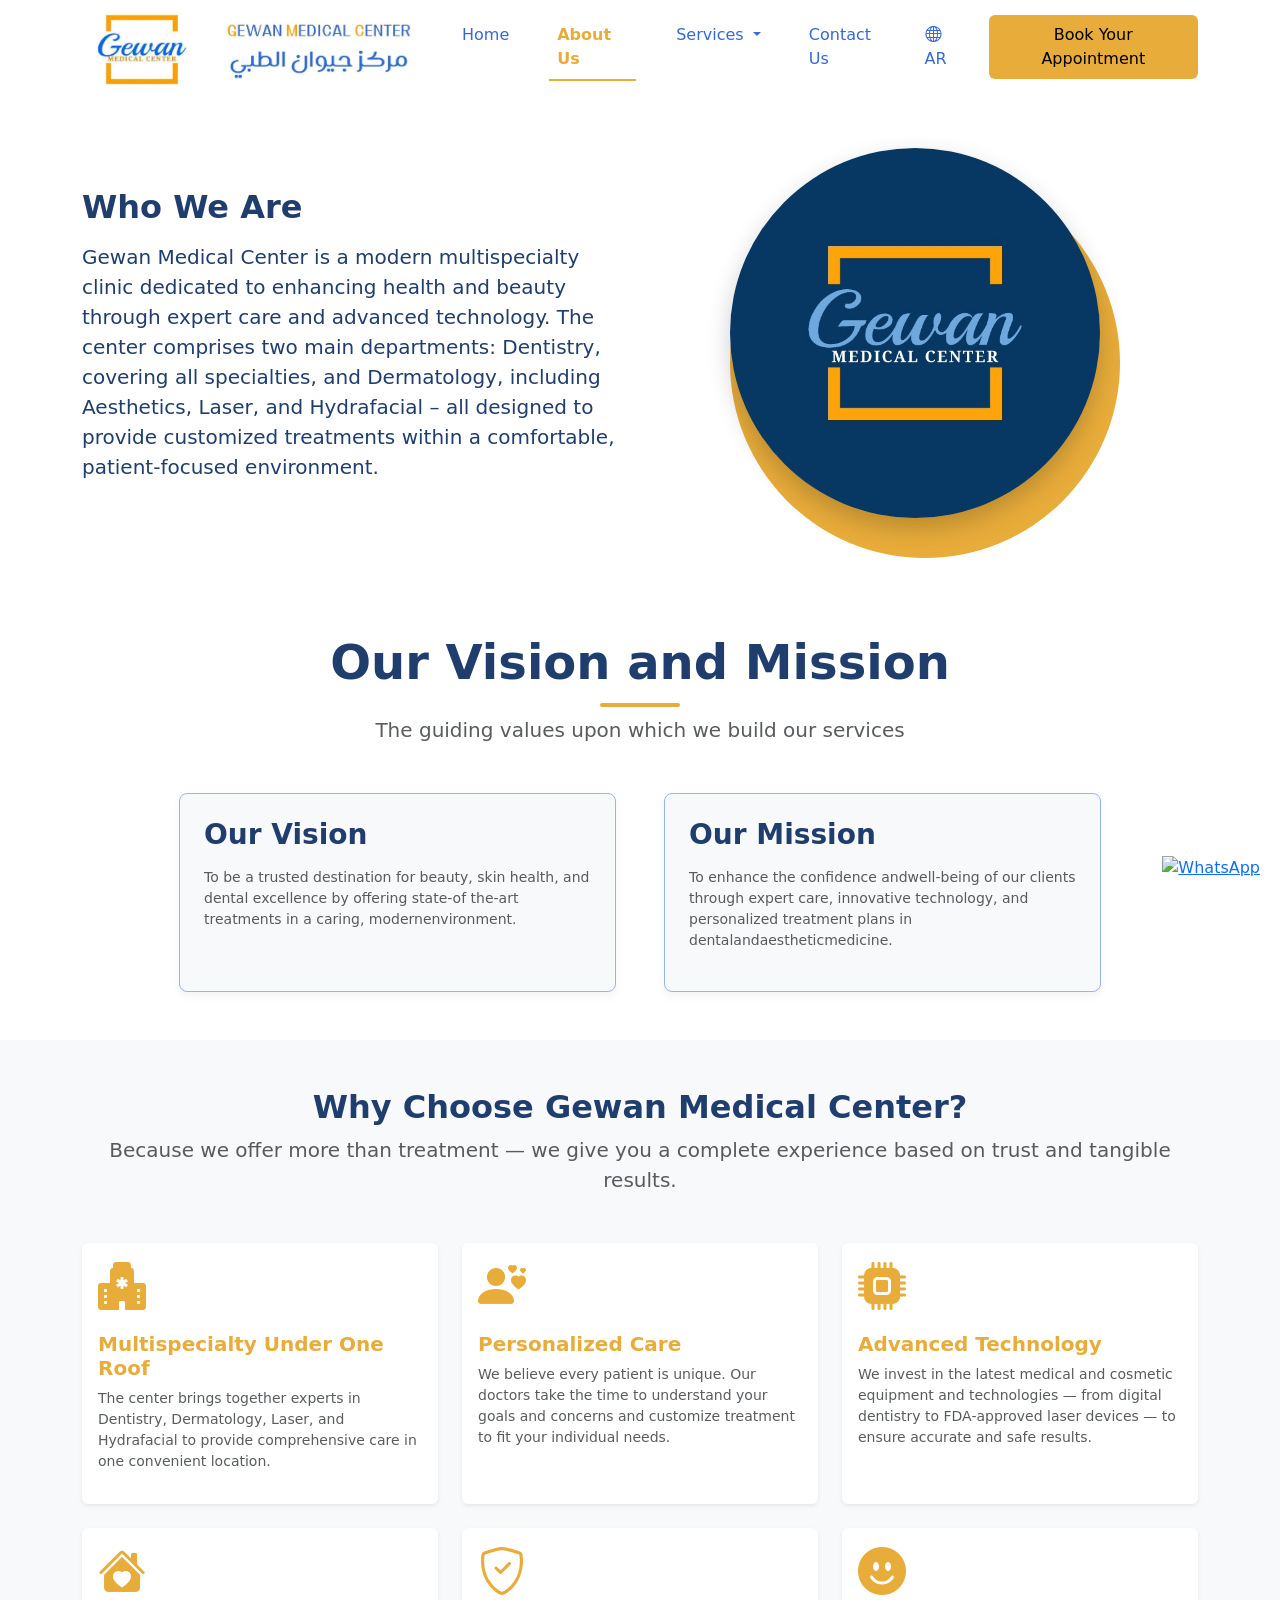
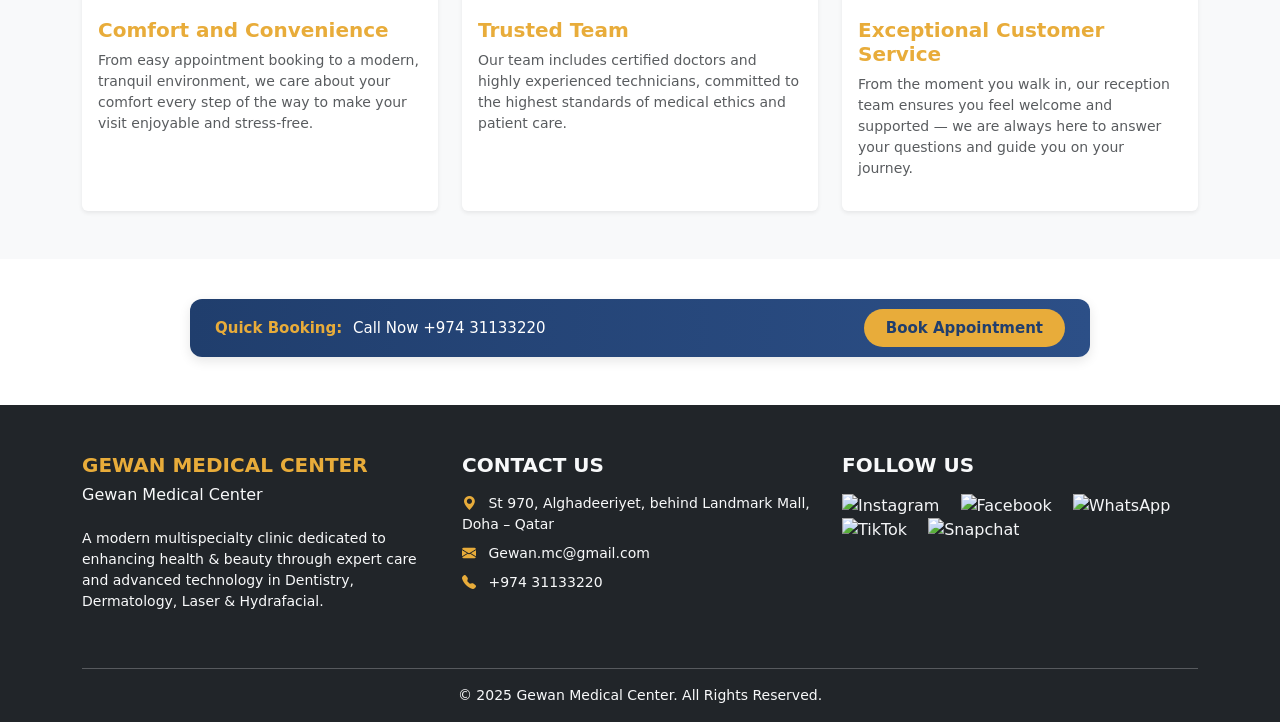
==== docs/about-en.html @ a1a54abe "Add files via upload" ====
<!DOCTYPE html>
<html lang="en" dir="ltr">
<head>
    <meta charset="UTF-8">
    <meta name="viewport" content="width=device-width, initial-scale=1.0">
    <title>Gewan Medical Center - About Us</title>
    <link rel="stylesheet" href="https://cdn.jsdelivr.net/npm/bootstrap-icons@1.11.3/font/bootstrap-icons.css">
    <link rel="stylesheet" href="https://cdnjs.cloudflare.com/ajax/libs/font-awesome/6.4.2/css/all.min.css"> 
    <link href="https://cdn.jsdelivr.net/npm/bootstrap@5.3.8/dist/css/bootstrap.min.css" rel="stylesheet" integrity="sha384-sRIl4kxILFvY47J16cr9ZwB07vP4J8+LH7qKQnuqkuIAvNWLzeN8tE5YBujZqJLB" crossorigin="anonymous">
    <link href="assets/style.css" rel="stylesheet">
    <script src="https://cdn.jsdelivr.net/npm/bootstrap@5.3.8/dist/js/bootstrap.bundle.min.js" integrity="sha384-FKyoEForCGlyvwx9Hj09JcYn3nv7wiPVlz7YYwJrWVcXK/BmnVDxM+D2scQbITxI" crossorigin="anonymous"></script>
</head>
<a href="https://wa.me/97431133220" 
    class="whatsapp-float" 
    target="_blank" 
    title="Contact us on WhatsApp">
    <img src="https://img.icons8.com/color/48/000000/whatsapp--v1.png" alt="WhatsApp">
</a>

<body>
    
<nav class="navbar navbar-expand-lg navbar-custom">
  <div class="container">
    
     <a class="navbar-brand p-0 m-0 me-3 " href="index-en.html">
      <img src="images/WhatsApp Image 2025-09-18 at 08.56.41_3c8cac1d.jpg" alt="" width="340" height="80" class="navbar-logo p-0 m-0">
    </a>
  
    <button class="navbar-toggler" type="button" data-bs-toggle="collapse" data-bs-target="#navbarNavDropdown" aria-controls="navbarNavDropdown" aria-expanded="false" aria-label="Toggle navigation">
      <span class="navbar-toggler-icon"></span>
    </button>
    <div class="collapse navbar-collapse" id="navbarNavDropdown">
      
      <ul class="navbar-nav w-100 justify-content-end"> 
        
        <li class="nav-item mx-3">
          <a class="nav-link " aria-current="page" href="index-en.html">Home</a>
        </li>
        <li class="nav-item mx-3">
          <a class="nav-link active" href="about-en.html">About Us</a>
        </li>
        
        <li class="nav-item dropdown mx-3">
          <a class="nav-link dropdown-toggle" href="#" id="navbarDropdownMenuLink" role="button" data-bs-toggle="dropdown" aria-expanded="false">
             Services
          </a>
          <ul class="dropdown-menu" aria-labelledby="navbarDropdownMenuLink">
            <li><a class="dropdown-item" href="derma-en.html">Dermatology</a></li>
            <li><a class="dropdown-item" href="ortho-en.html">Dentistry</a></li>
          </ul>
        </li>
        
        <li class="nav-item mx-3">
          <a class="nav-link" href="contact-en.html">Contact Us</a>
        </li>
           <li class="nav-item  mx-2">
          <a class="nav-link" href="about.html"><i class="bi bi-globe"></i>AR</a>
        </li>
        <li class="nav-item ms-3 mb-2 mb-lg-0">
          <a class="btn btn-warning px-4 py-2 " href="https://wa.me/97431133220" style="background-color: #E8AC3A; border: none;">Book Your Appointment</a>
        </li>
      </ul>
    </div>
  </div>
</nav>


<div class="container position-relative py-5" dir="ltr"> <div class="row align-items-center">
    
    <div class="col-md-6 text-md-start text-center order-md-1 order-2">
      <h2 class="fw-bold mb-3" style="color:#203E6D;">Who We Are</h2>
      <p class="fs-5" style="color:#203E6D;">
        Gewan Medical Center is a modern multispecialty clinic dedicated to enhancing health and beauty 
        through expert care and advanced technology. The center comprises two main departments: Dentistry, 
        covering all specialties, and Dermatology, including Aesthetics, Laser, and Hydrafacial – all 
        designed to provide customized treatments within a comfortable, patient-focused environment.
      </p>
    </div>

    <div class="col-md-6 d-flex justify-content-center mt-0 mt-md-0 order-md-2 order-1">
      <div class="circle-wrapper">
        <div class="circle-bg"></div>
        <div class="circle-image-wrapper">
          <img src="images/WhatsApp Image 2025-09-12 at 21.24.28_0014aab7.jpg" 
                class="img-fluid" 
                alt="About Us Image">
        </div>
      </div>
    </div>

  </div>
</div>




<div class="wrap">
  
  <section id="vision" class="py-5 bg-white" aria-labelledby="vision-title">
    <div class="container">
        <div class="text-center mb-5">
            <h2 id="vision-title" class="display-5 fw-bold section-title">Our Vision and Mission</h2>
            <p class="lead text-muted">The guiding values upon which we build our services</p>
        </div>

        <div class="row justify-content-center g-5">
            
            <div class="col-md-6 col-lg-5">
                <div class="p-4 rounded-3 vision-mission-card text-center text-md-start"> 
                    <h3 class="fw-bold mb-3" style="color: #203E6D;">Our Vision</h3>
                    <p class="small text-muted"> To be a trusted destination for
 beauty, skin health, and dental
 excellence by offering state-of
the-art treatments in a caring,
 modernenvironment.</div>
            </div>

            <div class="col-md-6 col-lg-5">
                <div class="p-4 rounded-3 vision-mission-card text-center text-md-start"> 
                    <h3 class="fw-bold mb-3" style="color: #203E6D;">Our Mission</h3>
                    <p class="small text-muted"> To enhance the
 confidence andwell-being of our
 clients through expert care,
 innovative
 technology,
 and
 personalized treatment plans in
 dentalandaestheticmedicine.

</div>
            </div>
            
        </div>
    </div>
</section>

 <section id="why-choose" class="py-5 bg-light" aria-labelledby="why-title">
  <div class="container">
    <div class="text-center mb-5">
      <h2 id="why-title" class="fw-bold" style="color:#203E6D;">Why Choose Gewan Medical Center?</h2>
      <p class="lead text-muted">Because we offer more than treatment — we give you a complete experience based on trust and tangible results.</p>
    </div>

    <div class="row g-4">
      
      <div class="col-md-6 col-lg-4">
        <div class="card h-100 border-0 shadow-sm text-center text-md-start p-3"> <i class="bi bi-hospital-fill text-warning display-5 mb-3"></i>
          <h5 class="fw-bold" style="color:#E8AC3A;">Multispecialty Under One Roof</h5>
          <p class="small text-muted">
            The center brings together experts in Dentistry, Dermatology, Laser, and Hydrafacial to provide comprehensive care in one convenient location.
          </p>
        </div>
      </div>

      <div class="col-md-6 col-lg-4">
        <div class="card h-100 border-0 shadow-sm text-center text-md-start p-3"> <i class="bi bi-person-hearts text-warning display-5 mb-3"></i>
          <h5 class="fw-bold" style="color:#E8AC3A;">Personalized Care</h5>
          <p class="small text-muted">
            We believe every patient is unique. Our doctors take the time to understand your goals and concerns and customize treatment to fit your individual needs.
          </p>
        </div>
      </div>

      <div class="col-md-6 col-lg-4">
        <div class="card h-100 border-0 shadow-sm text-center text-md-start p-3"> <i class="bi bi-cpu-fill text-warning display-5 mb-3"></i>
          <h5 class="fw-bold" style="color:#E8AC3A;">Advanced Technology</h5>
          <p class="small text-muted">
            We invest in the latest medical and cosmetic equipment and technologies — from digital dentistry to FDA-approved laser devices — to ensure accurate and safe results.
          </p>
        </div>
      </div>

      <div class="col-md-6 col-lg-4">
        <div class="card h-100 border-0 shadow-sm text-center text-md-start p-3"> <i class="bi bi-house-heart-fill text-warning display-5 mb-3"></i>
          <h5 class="fw-bold" style="color:#E8AC3A;">Comfort and Convenience</h5>
          <p class="small text-muted">
            From easy appointment booking to a modern, tranquil environment, we care about your comfort every step of the way to make your visit enjoyable and stress-free.
          </p>
        </div>
      </div>

      <div class="col-md-6 col-lg-4">
        <div class="card h-100 border-0 shadow-sm text-center text-md-start p-3"> <i class="bi bi-shield-check text-warning display-5 mb-3"></i>
          <h5 class="fw-bold" style="color:#E8AC3A;">Trusted Team</h5>
          <p class="small text-muted">
            Our team includes certified doctors and highly experienced technicians, committed to the highest standards of medical ethics and patient care.
          </p>
        </div>
      </div>

      <div class="col-md-6 col-lg-4">
        <div class="card h-100 border-0 shadow-sm text-center text-md-start p-3"> <i class="bi bi-emoji-smile-fill text-warning display-5 mb-3"></i>
          <h5 class="fw-bold" style="color:#E8AC3A;">Exceptional Customer Service</h5>
          <p class="small text-muted">
            From the moment you walk in, our reception team ensures you feel welcome and supported — we are always here to answer your questions and guide you on your journey.
          </p>
        </div>
      </div>

    </div>
  </div>
</section>


<div class="cta-footer" role="region" aria-label="Quick Booking Button" >
  <div>
    <strong>Quick Booking:</strong> Call Now +974 31133220
  </div>
  <div>
    <a href="contact-en.html">Book Appointment</a>
  </div>
</div>
<footer class="footer bg-dark text-light pt-5 pb-3 mt-5">
  <div class="container">
    <div class="row">

      <div class="col-md-4 mb-4 text-start">
<h5 class="text-warning fw-bold">GEWAN MEDICAL CENTER</h5>
    <h6 class="mb-4">Gewan Medical Center</h6>         <p class="small">
          A modern multispecialty clinic dedicated to enhancing health & beauty 
          through expert care and advanced technology in Dentistry, Dermatology, 
          Laser & Hydrafacial.
        </p>
      </div>

      <div class="col-md-4 mb-4 text-start">
        <h5 class="text-uppercase fw-bold mb-3">Contact Us</h5>
        <p class="small mb-2"><i class="bi bi-geo-alt-fill text-warning me-2"></i> 
          St 970, Alghadeeriyet, behind Landmark Mall, Doha – Qatar
        </p>
        <p class="small mb-2"><i class="bi bi-envelope-fill text-warning me-2"></i>
          <a href="mailto:Gewan.mc@gmail.com" class="text-light">Gewan.mc@gmail.com</a>
        </p>
        <p class="small"><i class="bi bi-telephone-fill text-warning me-2"></i>
          <a href="tel:+97431133220" class="text-light">+974 31133220</a>
        </p>
      </div>

      <div class="col-md-4 mb-4 text-center text-md-start">
    <h5 class="text-uppercase fw-bold mb-3">Follow Us</h5>
    
    <a href="https://instagram.com/Gewan.mc" target="_blank" class="me-3">
        <img src="https://img.icons8.com/fluency/36/instagram-new.png" alt="Instagram">
    </a>
    
    <a href="https://facebook.com/Gewan.mc" target="_blank" class="me-3">
        <img src="https://img.icons8.com/fluency/36/facebook-new.png" alt="Facebook">
    </a>
    
    <a href="https://wa.me/97431133220" target="_blank" class="me-3">
        <img src="https://img.icons8.com/color/36/whatsapp--v1.png" alt="WhatsApp">
    </a>
    
    <a href="https://www.tiktok.com/@gewan.medical.cen" target="_blank" class="me-3">
        <img src="https://img.icons8.com/fluency/36/tiktok.png" alt="TikTok">
    </a>
    
    <a href="https://www.snapchat.com/@gewanmedicalcen" target="_blank" class="me-3">
        <img src="https://img.icons8.com/fluency/36/snapchat.png" alt="Snapchat">
    </a>
</div>
    </div>

    <hr class="bg-secondary">

    <div class="text-center small">
      <p class="mb-0">© 2025 Gewan Medical Center. All Rights Reserved.</p>
    </div>
  </div>
</footer>

</body>
</html>
---- docs/assets/style.css ----
html {
  scroll-behavior: smooth;
}
body {
    padding-top: 100px; 
}

.navbar-custom {
    position: fixed;
    top: 0;
    left: 0;
    width: 100%;
    z-index: 9999; 
    background-color: #fff;
}

.overlay {
    position: absolute;
    top: 0;
    left: 0;
    width: 100%;
    height: 100%;
    background-color: rgba(0, 0, 0, 0.4); 
    z-index: 1;
}

.carousel-caption {
    z-index: 2;
}

.c-item {
    height: 70vh; 
}

.c-img {
    height: 100%;
    object-fit: cover; /* لضمان تغطية الصورة للمساحة دون تشوه */
}

.carousel-caption h1 {
    padding-top: 70px;
    text-shadow: 2px 2px 4px rgba(0, 0, 0, 0.6); 
}
.navbar-custom .nav-link,
.navbar-custom .navbar-brand {
    color: #346ad6 !important ; 
    
    
}

.navbar-custom .dropdown-item{
    color: #315eb6;
}


.navbar-custom .nav-link:hover{
    color: #E8AC3A !important;
}

.navbar-custom .nav-link.active {
        border-bottom: 2px solid #E8AC3A; 
        margin-bottom: 0;
  color: #E8AC3A !important;
  font-weight: bold; 
}

.navbar-custom .dropdown-item:hover {
      background-color: #94B6EF;

}


.section-title {
    color: #203E6D; 
    
    position: relative; 
    padding-bottom: 10px; 
}

.section-title::after {
    content: '';
    display: block;
    width: 90px; 
    height: 3px; 
    background-color: #E8AC3A;
    
    position: absolute;
    bottom: 0;
    left: 50%;
    transform: translateX(-50%);
}

.btn-primary-custom {
    background-color: #E8AC3A;
    border-color: #E8AC3A;
    color: #fff;
}

.btn-primary-custom:hover {
    background-color: #c9932e;
    border-color: #c9932e;
}

.whatsapp-float {
  position: fixed;
  bottom: 20px;
  right: 20px;
  z-index: 999;
  cursor: pointer;
}

.c-item{
    height:490px;
   
}
.c-img{
    
     height: 100%;
    object-fit: cover;
    filter:brightness(0.6);
    
}
.services-cards-section .card i {
    font-size: 3rem; 
    color: #E8AC3A; 
    margin-bottom: 15px;
    transition: color 0.3s ease; 
}

.services-cards-section .card {
    transition: all 0.3s ease; 
    border: 1px solid #dee2e6; 
}

.services-cards-section .card:hover {
    background-color: #203E6D; 
    color: #fff; 
    cursor: pointer;
    transform: translateY(-5px); 
    box-shadow: 0 10px 20px rgba(0, 0, 0, 0.2); 
}

.services-cards-section .card:hover i {
    color: #fff; 
}

.services-cards-section .card:hover .card-title {
    color: #fff; 
}


.btn-primary-custom {
    background-color: #E8AC3A;
    border-color: #E8AC3A;
    color: #fff;
    transition: all 0.3s ease;
}


.services-cards-section .card:hover .btn-primary-custom {
    background-color: #203E6D; 

    color: #fff;
    border-color: #fff; /* يمكن تغيير الحدود إلى الأبيض */
}


.services-cards-section .card:hover .btn-primary-custom:hover {
    background-color: #142a4a; /* درجة أغمق قليلاً من الكحلي */
    color: #fff;
    border-color: #fff;
}


.doctors-section {
    background-color: #F4F5F7; /* لون الخلفية الفاتح */
}

.doctors-section .section-title {
    color: #203E6D; /* لون العنوان الكحلي */
    position: relative;
    padding-bottom: 15px;
    display: inline-block;
}


.doctors-section .section-title::after {
    content: '';
    display: block;
    width: 80px;
    height: 4px;
    background-color: #E8AC3A; /* اللون الذهبي للخط */
    position: absolute;
    bottom: 0;
    left: 50%;
    transform: translateX(-50%);
    border-radius: 2px;
}


.doctor-card {
    transition: transform 0.3s ease-in-out, box-shadow 0.3s ease-in-out;
    border: none !important;
}

.doctor-card:hover {
    transform: translateY(-10px); /* رفع البطاقة عند التحويم */
    box-shadow: 0 1rem 3rem rgba(0, 0, 0, 0.175) !important; /* ظل أقوى */
}


.doctor-img-container {
    overflow: hidden;
    position: relative;
}

.doctor-img {
    transition: transform 0.3s ease-in-out; /* حركة ناعمة للصورة */
    width: 100%;
    height: 340px; 
    object-fit: cover;
}

.doctor-card:hover .doctor-img {
    transform: scale(1.08); /* تكبير الصورة قليلاً عند التحويم */
}

/* ألوان الأيقونات الاجتماعية والأسماء */
.doctor-card .social-icons a {
    color: #203E6D; /* لون كحلي للأيقونات */
    transition: color 0.3s ease;
}

.doctor-card .social-icons a:hover {
    color: #E8AC3A; /* لون ذهبي عند التحويم */
}


.text-primary {
  
    color: #203E6D !important; 
}


.text-warning {
    color: #E8AC3A !important;
}

/*ِabout us*/
.circle-wrapper {
  position: relative;
  width: 390px;
  height: 390px;
}

.circle-bg {
  position: absolute;
  top: 20px;
  
  width: 100%;
  height: 100%;
  border-radius: 50%;
  background: #E8AC3A;
  z-index: 1;
}

.circle-image-wrapper {
  position: relative;
  width: 370px;
  height: 370px;
  border-radius: 50%;
  overflow: hidden;
  z-index: 1;
  box-shadow: 0 10px 25px rgba(0,0,0,0.2);
}

.circle-image-wrapper img {
  width: 100%;
  height: 100%;
  object-fit: cover;
}

.section-title {
  
    color: #203E6D; /* كحلي */
    position: relative;
    padding-bottom: 15px;
    display: inline-block;
}

.section-title::after {
    content: '';
    display: block;
    width: 80px;
    height: 4px;
    background-color: #E8AC3A; /* ذهبي */
    position: absolute;
    bottom: 0;
    left: 50%;
    transform: translateX(-50%);
    border-radius: 2px;
}


.vision-mission-card {
    /* لون خلفية كحلي فاتح جداً لتحديد المساحة */
    background-color: #f8f9fa; 
    /* حدود رقيقة بلون كحلي فاتح */
    border: 1px solid #94B6EF; 
    /* ظل خفيف لإبراز البطاقة */
    box-shadow: 0 4px 10px rgba(0, 0, 0, 0.05);
    /* تأثير انتقال للتحسين البصري */
    transition: transform 0.3s ease, box-shadow 0.3s ease;
    height: 100%; /* لضمان ارتفاع متساوٍ */
}


.vision-mission-card:hover {
    transform: translateY(-5px);
    box-shadow: 0 8px 15px rgba(0, 0, 0, 0.1);
}


.text-warning {
    color: #E8AC3A !important; /* اللون الذهبي */
}


.text-primary {
    color: #203E6D !important; /* اللون الكحلي */
}

/* CTA Footer (section style) */
.cta-footer {
  background: linear-gradient(90deg, #203E6D, #2c4f87);
  color: #fff;
  display: flex;
  justify-content: space-between;
  align-items: center;
  padding: 18px 25px;
  font-size: 15px;
  border-radius: 12px;
  margin: 40px auto;
  max-width: 900px;
  box-shadow: 0 4px 12px rgba(0,0,0,0.1);
}

.cta-footer strong {
  color: #E8AC3A;
  font-weight: bold;
  margin-right: 6px;
}

.cta-footer a {
  background-color: #E8AC3A;
  color: #203E6D;
  text-decoration: none;
  font-weight: 600;
  padding: 10px 22px;
  border-radius: 25px;
  transition: all 0.3s ease;
}

.cta-footer a:hover {
  background-color: #fff;
  color: #203E6D;
  transform: translateY(-2px);
  box-shadow: 0 4px 10px rgba(0,0,0,0.15);
}

/* موبايل */
@media (max-width: 576px) {
  .cta-footer {
    flex-direction: column;
    text-align: center;
    gap: 10px;
    font-size: 14px;
    padding: 20px;
  }
}
@media (max-width: 576px) {
  .services-cards-section .row {
    justify-content: center !important;
  }

  .services-cards-section .col-md-6 {
    display: flex;
    justify-content: center;
    margin-bottom: 20px;
  }

  .services-cards-section .card {
    width: 90%;
    max-width: 320px;
  }
}

/*contact us */

/* Hero background */
.contact-hero {
  position: relative;
  height: 50vh;
  background: url('https://images.unsplash.com/photo-1505751172876-fa1923c5c528') no-repeat center center/cover;
}

.contact-hero::after {
  content: "";
  position: absolute;
  inset: 0;
  background: rgba(0,0,0,0.5);
}

/* Contact form - overlapping */
.contact-form {
  position: relative;
  margin: -240px auto 40px auto; /* negative margin pulls it up */
  background: #F4F5F7;
  padding: 2rem;
  border-radius: 20px;
  box-shadow: 0 10px 30px rgba(0,0,0,0.3);
  width: 90%;

  max-width: 500px;
  animation: fadeInUp 1s forwards;
}

/* Animation */
@keyframes fadeInUp {
  from {
    opacity: 0;
    transform: translateY(40px) scale(0.95);
  }
  to {
    opacity: 1;
    transform: translateY(0) scale(1);
  }
}
.info-box {
    display: flex; /* يجعل العناصر الأبناء (الصورة والنص) في صف واحد */
    align-items: center; /* توسيط العناصر عمودياً */
    gap: 15px; /* إضافة مسافة بين الأيقونة والنص */
    padding: 10px;
    border-radius: 10px;
    /* إضافة لمسة جمالية عند التحويم */
    transition: background-color 0.3s ease;
}

/* تأثير خفيف عند التحويم */
.info-box:hover {
    background-color: #F0F0F0; /* خلفية رمادية فاتحة جداً عند التحويم */
}

/* تنسيق الأيقونة داخل الصندوق */
.info-box img {
    flex-shrink: 0; /* يمنع الأيقونة من التقلص */
    width: 39px; /* تصغير حجم الأيقونة قليلاً لتكون متناسبة */
    height: 39px;
}

.info-text h4 {
    margin-bottom: 0px; 
    color: #203E6D; 
    font-weight: bold;
}

/* تنسيق الروابط داخل الصناديق */
.info-text a {
    color: #E8AC3A; /* لون ذهبي للروابط */
    text-decoration: none;
    transition: color 0.3s;
}

.info-text a:hover {
    color: #c98a22; 
}


.social-icons a img {
    width: 30px; /* تصغير أيقونات السوشيال ميديا قليلاً */
    height: 30px;
    margin-inline-end: 0px; 
}


.contact-form h2 {
  margin-bottom: 1rem;
  color: #203E6D;
  font-weight: bold;
}

/* Inputs */
.contact-form .form-control {
  border-radius: 10px;
  border: 1px solid #94B6EF;
  transition: border-color 0.3s, box-shadow 0.3s;
}
.contact-form .form-control:focus {
  border-color: #203E6D;
  box-shadow: 0 0 0 0.2rem rgba(148,182,239,0.4);
}

/* Button */
.btn-custom {
  background: #E8AC3A;
  color: #fff;
  font-weight: bold;
  border-radius: 12px;
  transition: 0.3s;
}
.btn-custom:hover {
  background: #c98a22;
}

.contact-info h2 {
  font-size: 1.3rem; /* أصغر */
}

.info-text h4 {
  font-size: 1rem;   /* كان 1.2rem */
}

.info-text p,
.info-text a {
  font-size: 0.9rem; /* كان 1rem */
}

.contact-info h4.mt-4 {
  font-size: 1rem;   /* أصغر */
}

.social-icons a img {
  width: 35px;  /* كان 40px */
  height: 35px;
}
.map-container {
  width: 100%;
  max-width: 800px;
  margin: auto;
  border-radius: 20px;
  overflow: hidden;
}

.footer {
  background: #203E6D; /* navy */
  color: #F4F5F7;     /* light gray */
}

.footer a {
  color: #F4F5F7;
  text-decoration: none;
}

.footer a:hover {
  color: #E8AC3A; /* gold */
}







/*derma*/
/* Dermatology Hero Section */
.derma-hero {
    position: relative;
    height:100%;
    min-height: 300px; /* يمكن تعديل الارتفاع */
    display: flex;
    align-items: center;
    background: 
        linear-gradient(rgba(0, 0, 0, 0.5), rgba(0, 0, 0, 0.5)), /* التعتيم */
        url('../images/بروفايلجلدية.jpg') center center/cover no-repeat; /* ضع رابط الصورة هنا */
    color: #fff; /* لتلوين النص */
}
.ortho-hero {
    position: relative;
    height:100%;
    min-height: 350px; /* يمكن تعديل الارتفاع */
    display: flex;
    align-items: center;
    background: 
        linear-gradient(rgba(0, 0, 0, 0.5), rgba(0, 0, 0, 0.5)), /* التعتيم */
        url('../images/بروفايل\ اسنان.webp') center center/cover no-repeat; /* ضع رابط الصورة هنا */
    color: #fff; /* لتلوين النص */
}

.derma-hero .hero-text-content h1,
.derma-hero .hero-text-content p {
    color: #fff; /* النص يكون أبيض فوق الخلفية المعتمة */
}
.ortho-hero .hero-text-content h1,
.ortho-hero .hero-text-content p {
    color: #fff; /* النص يكون أبيض فوق الخلفية المعتمة */
}

.derma-hero .btn-cta {
    background-color: #E8AC3A;
    color: #203E6D;
    font-weight: bold;
    border: none;
    transition: all 0.3s ease;
}

.derma-hero .btn-cta:hover {
    background-color: #d29a31;
    color: #fff;
}
.ortho-hero .btn-cta {
    background-color: #E8AC3A;
    color: #203E6D;
    font-weight: bold;
    border: none;
    transition: all 0.3s ease;
}

.ortho-hero .btn-cta:hover {
    background-color: #d29a31;
    color: #fff;
}

.derma-intro h2 {
  font-size: 2rem;
  color: #203E6D;
}

.derma-intro p {
  font-size: 1.1rem;
  line-height: 1.8;
  color: #687A86;
}
.derma-services h2 {
  color: #203E6D;
}
/* ===== كروت الأقسام ===== */
.derma-card {
  position: relative;
  cursor: pointer;
  overflow: hidden;
  border-radius: 12px;
  transition: transform 0.3s ease, box-shadow 0.3s ease;
}

.derma-card img {
  width: 100%;
  height: 250px;
  object-fit: cover;
  filter: brightness(70%);
  transition: transform 0.3s ease;
}

.derma-card .card-title {
  text-align: center;
  position: absolute;
  bottom: 15px;
  right: 20px;
  color: #fff;
  font-size: 1.4rem;
  font-weight: bold;
  text-shadow: 0 2px 5px rgba(0,0,0,0.5);
}

.derma-card:hover {
  transform: translateY(-5px);
  box-shadow: 0 8px 20px rgba(0,0,0,0.15);
}

.derma-card:hover img {
  transform: scale(1.05);
}
/* ===== كروت الأقسام ===== */
.dental-card {
  position: relative;
  cursor: pointer;
  overflow: hidden;
  border-radius: 12px;
  transition: transform 0.3s ease, box-shadow 0.3s ease;
}

.dental-card img {
  width: 100%;
  height: 250px;
  object-fit: cover;
  filter: brightness(70%);
  transition: transform 0.3s ease;
}

.dental-card .card-title {
  position: absolute;
  bottom: 15px;
  right: 20px;
  color: #fff;
  font-size: 1.4rem;
  font-weight: bold;
  text-shadow: 0 2px 5px rgba(0,0,0,0.5);
}

.dental-card:hover {
  transform: translateY(-5px);
  box-shadow: 0 8px 20px rgba(0,0,0,0.15);
}

.dental-card:hover img {
  transform: scale(1.05);
}

/* ===== الأقسام التفصيلية ===== */
.detail-section {
  padding: 40px 20px;
  border-bottom: 1px solid #E8AC3A;
}

.detail-section:last-child {
  border-bottom: none;
}

.detail-section h2 {
  font-size: 2rem;
}

/* ===== الأقسام التفصيلية ===== */
.detail-section {
  padding: 40px 20px;
  border-bottom: 1px solid #E8AC3A;
}

.detail-section:last-child {
  border-bottom: none;
}

.detail-section h2 {
  font-size: 2rem;
}

/* الدائرة */
.service-circle {
  width: 180px;
  height: 180px;
  background: #E8AC3A; /* ذهبي */
  color: #fff;
  border-radius: 50%;
  display: flex;
  flex-direction: column;
  justify-content: center;
  align-items: center;
  padding: 15px;
  margin: auto;
  transition: transform 0.3s, box-shadow 0.3s;
  text-align: center;
}

.service-circle:hover {
  transform: scale(1.08);
  box-shadow: 0 10px 25px rgba(0,0,0,0.25);
}

/* الأيقونة */
.service-circle i {
  font-size: 2rem;
  margin-bottom: 8px;
}

/* العنوان */
.service-circle h6 {
  font-size: 1rem;
  font-weight: bold;
  margin-bottom: 5px;
  color: #fff;
}

/* الوصف */
.service-circle p {
  font-size: 0.8rem;
  margin: 0;
  line-height: 1.4;
  color: #f9f9f9;
}
.derma-tech h2 {
  color: #203E6D;
}

.tech-box {
  background: #F4F5F7;
  padding: 20px;
  border-radius: 15px;
  box-shadow: 0 5px 15px rgba(0,0,0,0.1);
  transition: transform 0.3s, box-shadow 0.3s;
  gap: 15px; /* مسافة بين الأيقونة والنص */
}

.tech-box:hover {
  transform: translateY(-5px);
  box-shadow: 0 8px 20px rgba(0,0,0,0.2);
}

.tech-icon {
  font-size: 1.8rem;
  color: #E8AC3A;
  flex-shrink: 0;
  margin-top: 4px;
}

.tech-box h5 {
  color: #E8AC3A;
  margin-bottom: 8px;
}

.tech-box p {
  color: #687A86;
  font-size: 0.95rem;
  line-height: 1.6;
}
.derma-why h2 {
  color: #203E6D;
}

.why-box {
  background: #F4F5F7;
  border-radius: 15px;
  box-shadow: 0 6px 15px rgba(0,0,0,0.1);
  transition: transform 0.3s, box-shadow 0.3s;
  text-align: center;
}

.why-box:hover {
  transform: translateY(-5px);
  box-shadow: 0 10px 25px rgba(0,0,0,0.2);
}

.why-icon {
  font-size: 2rem;
  color: #E8AC3A;
  margin-bottom: 15px;
}
.derma-cta {
  background: linear-gradient(rgba(32,62,109,0.9), rgba(32,62,109,0.9)), 
              url('https://images.unsplash.com/photo-1584467735871-bd1a1dc4a87c') no-repeat center center/cover;
  padding: 80px 0;
  border-radius: 15px;
  margin: 60px auto;
  max-width: 1000px;
  box-shadow: 0 10px 25px rgba(0,0,0,0.3);
}

.derma-cta h2 {
  font-size: 2rem;
  color: #fff;
}

.derma-cta p {
  font-size: 1.1rem;
  color: #f1f1f1;
}

.btn-cta {
  background: #E8AC3A;
  color: #fff;
  font-weight: bold;
  border-radius: 12px;
  transition: 0.3s;
}

.btn-cta:hover {
  background: #c98a22;
  color: #fff;
}
.img-box img {
  max-height: 450px;   /* غيري الرقم حسب المناسب */
  width: auto;
  margin: 0 auto;
  display: block;
  object-fit: contain; /* يخلي الصورة كاملة بدون قص */
}


.img-box img:hover {
  transform: scale(1.05);
}
#hydrafacial-section .img-box img {
 
  
 
   width: 80%;   /* الصورة أصغر شوي داخل العمود */
  height: auto;
  object-fit: cover;
  transition: transform 0.3s ease-in-out;
}

#hydrafacial-section .img-box img:hover {
  transform: scale(1.05);
}
#derma-tech h2, 
#derma-tech h3, 
#derma-tech p {
  color: #203E6D ; 
}

#derma-tech img {
  max-height: 280px; 
  object-fit: cover;
}

@media (max-width: 768px) {
  #derma-tech .row {
    text-align: center !important;
  }
}
.tool-img {
  width: 100%;
  max-height: 350px;   /* نفس الارتفاع لكل الصور */
  object-fit: contain;  /* تظهر الصورة كاملة بدون قص */
  display: block;
  margin: 0 auto;
}

@media (max-width: 768px) {
  .text-center .tool-img {
    margin: 0 auto;
  }
}
/* الخطوط والألوان */
#dental-tools h2,
#dental-tools h3 {
  font-family: 'Cairo', sans-serif; /* خط موحد */
  color: #203E6D;
}

#dental-tools p {
  font-family: 'Cairo', sans-serif;
  color: #687A86;
}

/* تباعد موحد حول كل قسم */
#dental-tools .container > div {
  margin-left: 30px;
  margin-right: 30px;
 
}

/* الصور: نفس الحجم والحاوية */
.img-box {
  width: 100%;
  height: 350px;       /* ارتفاع موحد لكل الصور */
  display: flex;
  justify-content: center;
  align-items: center;
  overflow: hidden;
  border-radius: 10px;
  background-color: #f8f9fa; /* خلفية خفيفة */
  margin-bottom: 15px; /* مسافة أسفل الصورة */
}

.img-box img {
  max-width: 100%;
  max-height: 100%;
  object-fit: contain;
  display: block;
}

/* نصوص فوق الصور للصور المتعددة */
.multi-img-section h3,
.multi-img-section p {
  margin-bottom: 20px;
  text-align: center;
}

/* responsive: على الموبايل كل شيء بالنص */
@media (max-width: 768px) {
  #dental-tools .row {
    text-align: center !important;
  }
}
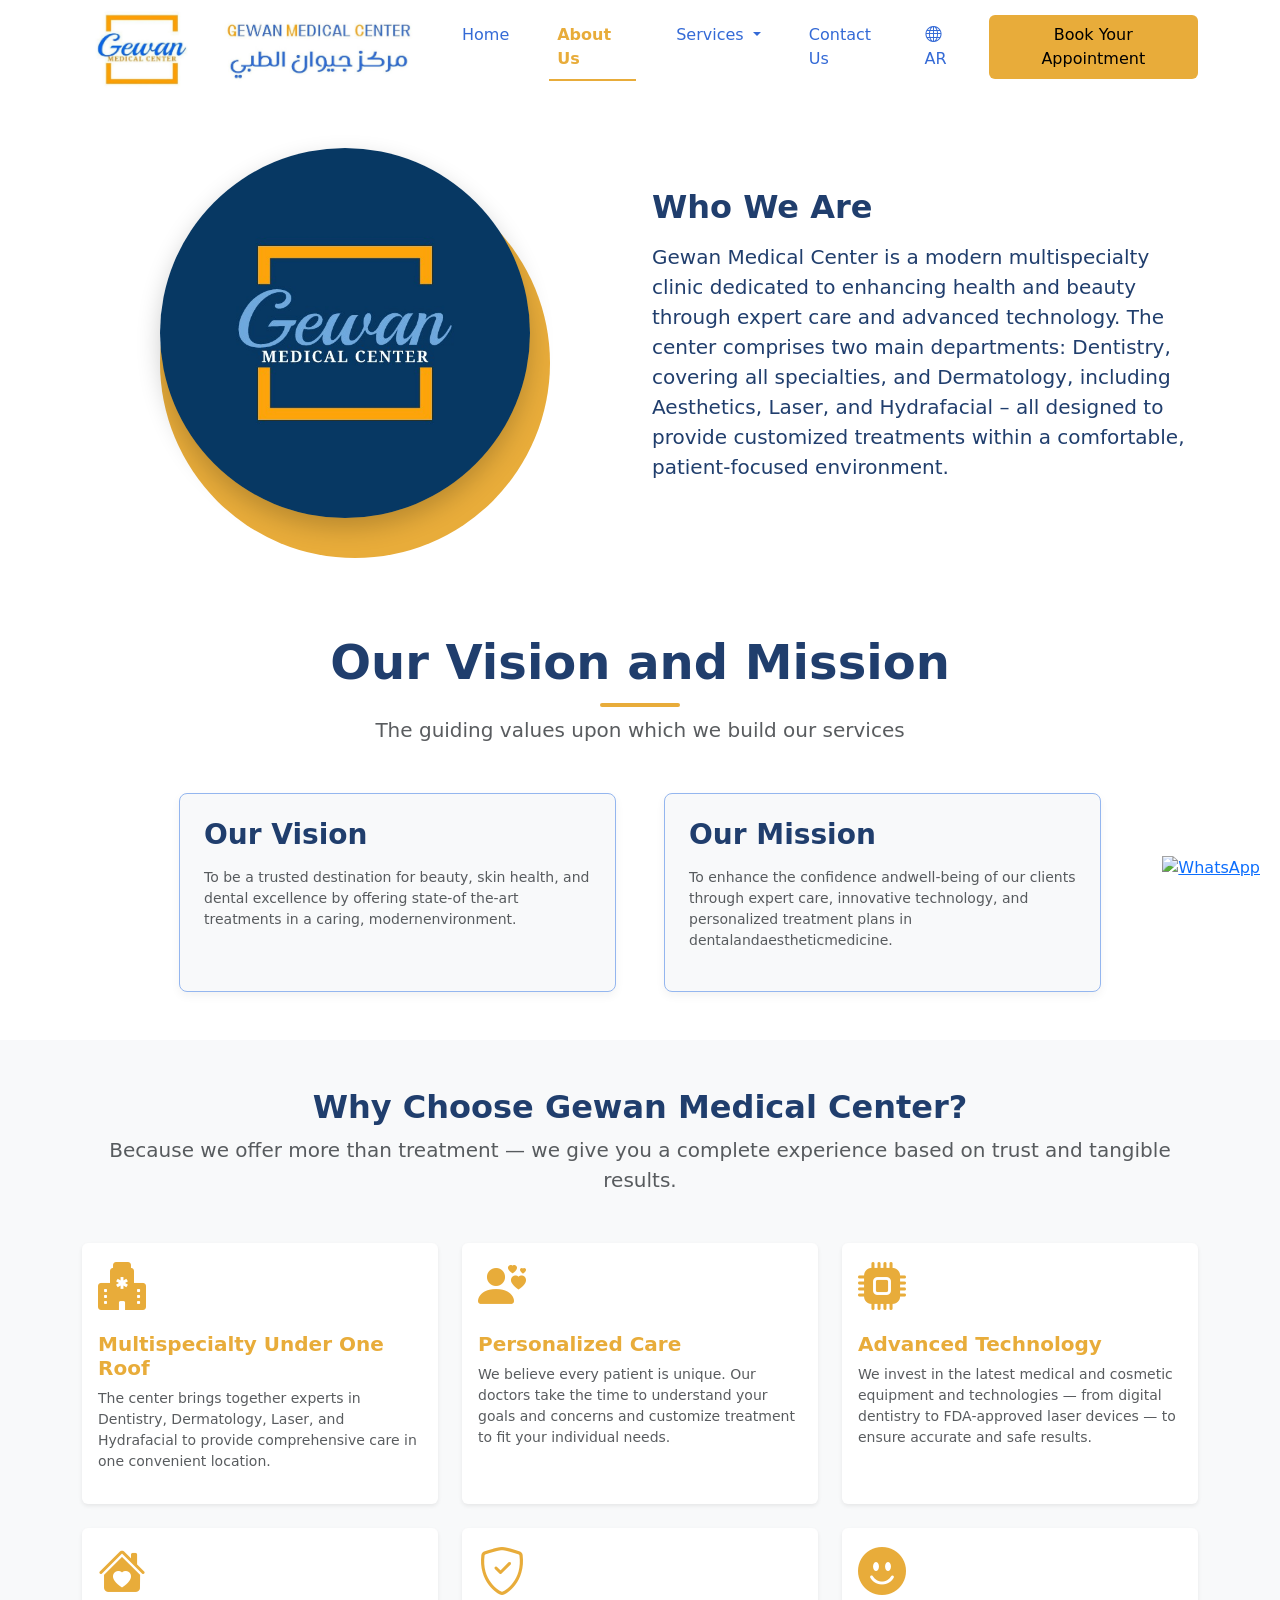
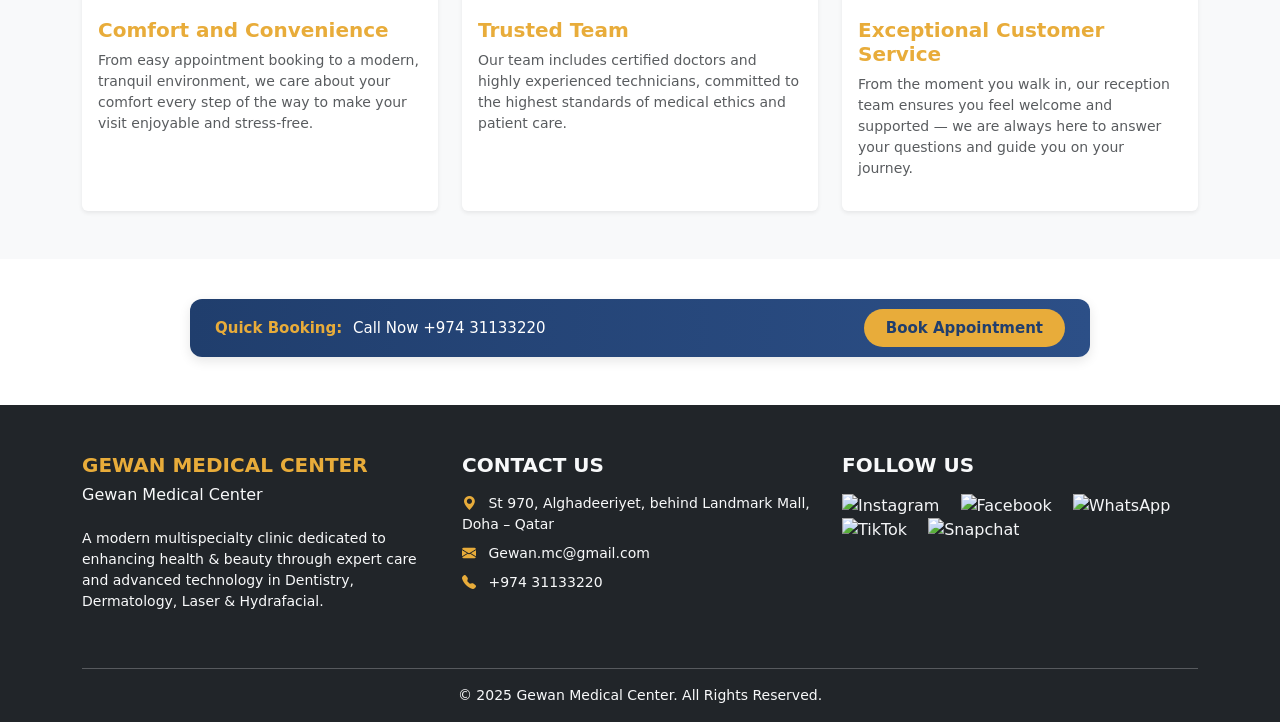
==== commit 4bf5cefd: "about-en.html" ====
--- a/docs/about-en.html
+++ b/docs/about-en.html
@@ -65,9 +65,23 @@
 </nav>
 
 
-<div class="container position-relative py-5" dir="ltr"> <div class="row align-items-center">
-    
-    <div class="col-md-6 text-md-start text-center order-md-1 order-2">
+<div class="container position-relative py-5" dir="ltr">
+  <div class="row align-items-center text-center text-md-start">
+
+    <!-- الصورة أولاً -->
+    <div class="col-md-6 d-flex justify-content-center mb-4 mb-md-0">
+      <div class="circle-wrapper">
+        <div class="circle-bg"></div>
+        <div class="circle-image-wrapper">
+          <img src="images/WhatsApp Image 2025-09-12 at 21.24.28_0014aab7.jpg"
+               class="img-fluid"
+               alt="About Us Image">
+        </div>
+      </div>
+    </div>
+
+    <!-- النص ثانيًا -->
+    <div class="col-md-6">
       <h2 class="fw-bold mb-3" style="color:#203E6D;">Who We Are</h2>
       <p class="fs-5" style="color:#203E6D;">
         Gewan Medical Center is a modern multispecialty clinic dedicated to enhancing health and beauty 
@@ -75,17 +89,6 @@
         covering all specialties, and Dermatology, including Aesthetics, Laser, and Hydrafacial – all 
         designed to provide customized treatments within a comfortable, patient-focused environment.
       </p>
-    </div>
-
-    <div class="col-md-6 d-flex justify-content-center mt-0 mt-md-0 order-md-2 order-1">
-      <div class="circle-wrapper">
-        <div class="circle-bg"></div>
-        <div class="circle-image-wrapper">
-          <img src="images/WhatsApp Image 2025-09-12 at 21.24.28_0014aab7.jpg" 
-                class="img-fluid" 
-                alt="About Us Image">
-        </div>
-      </div>
     </div>
 
   </div>
@@ -270,4 +273,5 @@
 </footer>
 
 </body>
-</html>+
+</html>
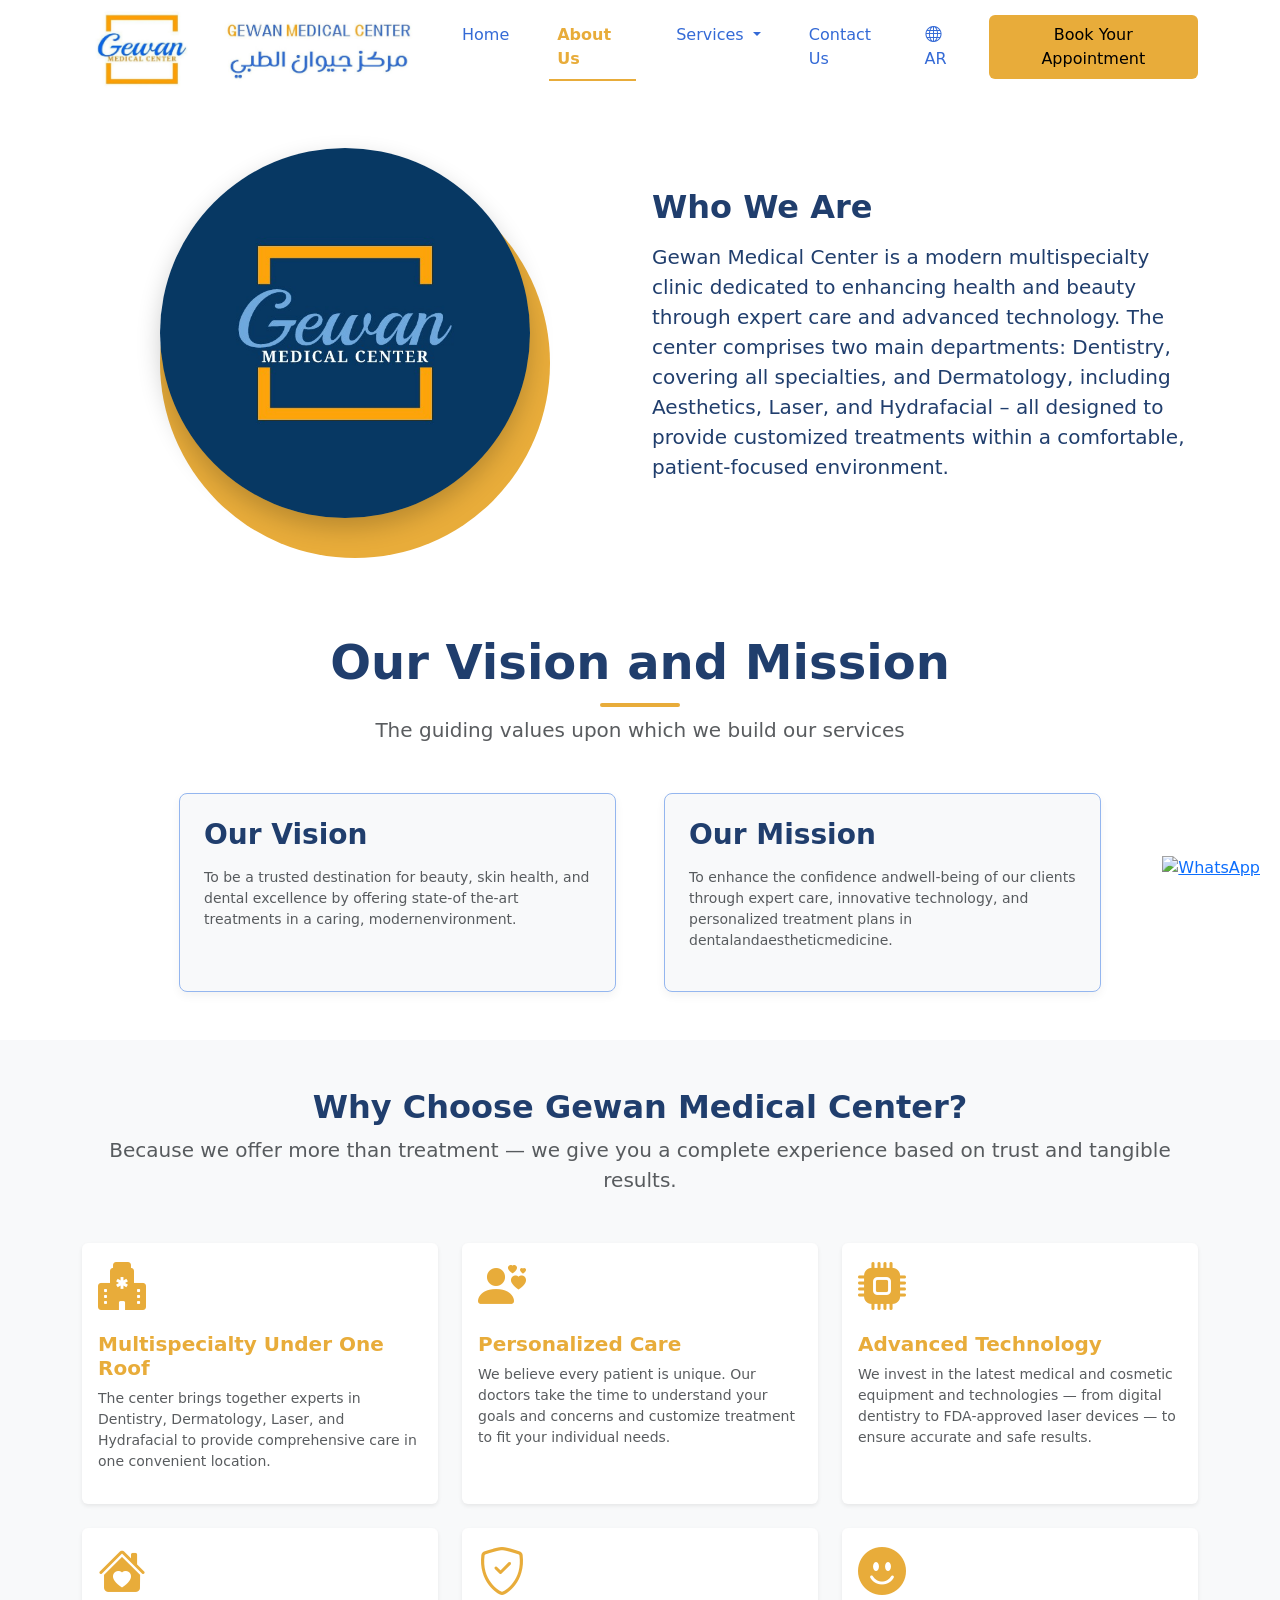
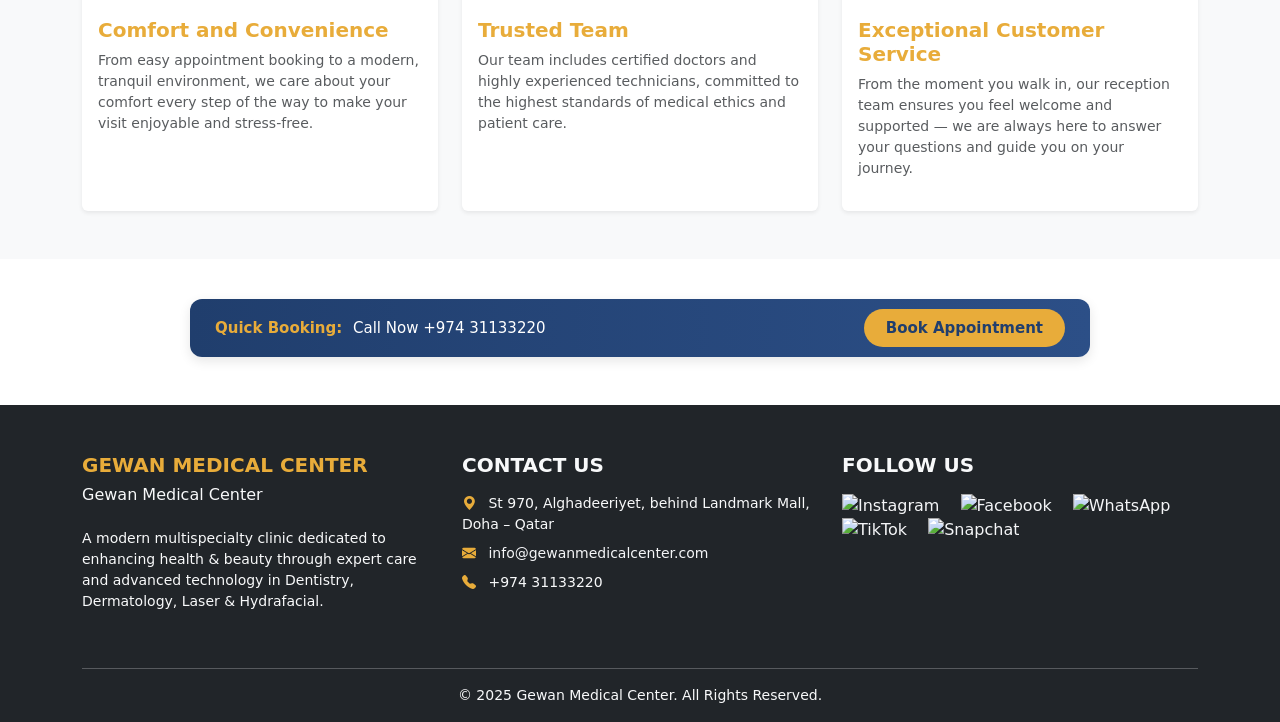
==== commit 9377d0ca: "Update about-en.html" ====
--- a/docs/about-en.html
+++ b/docs/about-en.html
@@ -8,6 +8,7 @@
     <link rel="stylesheet" href="https://cdnjs.cloudflare.com/ajax/libs/font-awesome/6.4.2/css/all.min.css"> 
     <link href="https://cdn.jsdelivr.net/npm/bootstrap@5.3.8/dist/css/bootstrap.min.css" rel="stylesheet" integrity="sha384-sRIl4kxILFvY47J16cr9ZwB07vP4J8+LH7qKQnuqkuIAvNWLzeN8tE5YBujZqJLB" crossorigin="anonymous">
     <link href="assets/style.css" rel="stylesheet">
+     <link rel="icon" href="images/Gewan Main Logo.png" type="image/x-icon" />
     <script src="https://cdn.jsdelivr.net/npm/bootstrap@5.3.8/dist/js/bootstrap.bundle.min.js" integrity="sha384-FKyoEForCGlyvwx9Hj09JcYn3nv7wiPVlz7YYwJrWVcXK/BmnVDxM+D2scQbITxI" crossorigin="anonymous"></script>
 </head>
 <a href="https://wa.me/97431133220" 
@@ -232,8 +233,7 @@
           St 970, Alghadeeriyet, behind Landmark Mall, Doha – Qatar
         </p>
         <p class="small mb-2"><i class="bi bi-envelope-fill text-warning me-2"></i>
-          <a href="mailto:Gewan.mc@gmail.com" class="text-light">Gewan.mc@gmail.com</a>
-        </p>
+ <a href="mailto:info@gewanmedicalcenter.com">info@gewanmedicalcenter.com</a>        </p>
         <p class="small"><i class="bi bi-telephone-fill text-warning me-2"></i>
           <a href="tel:+97431133220" class="text-light">+974 31133220</a>
         </p>
@@ -275,3 +275,5 @@
 </body>
 
 </html>
+
+
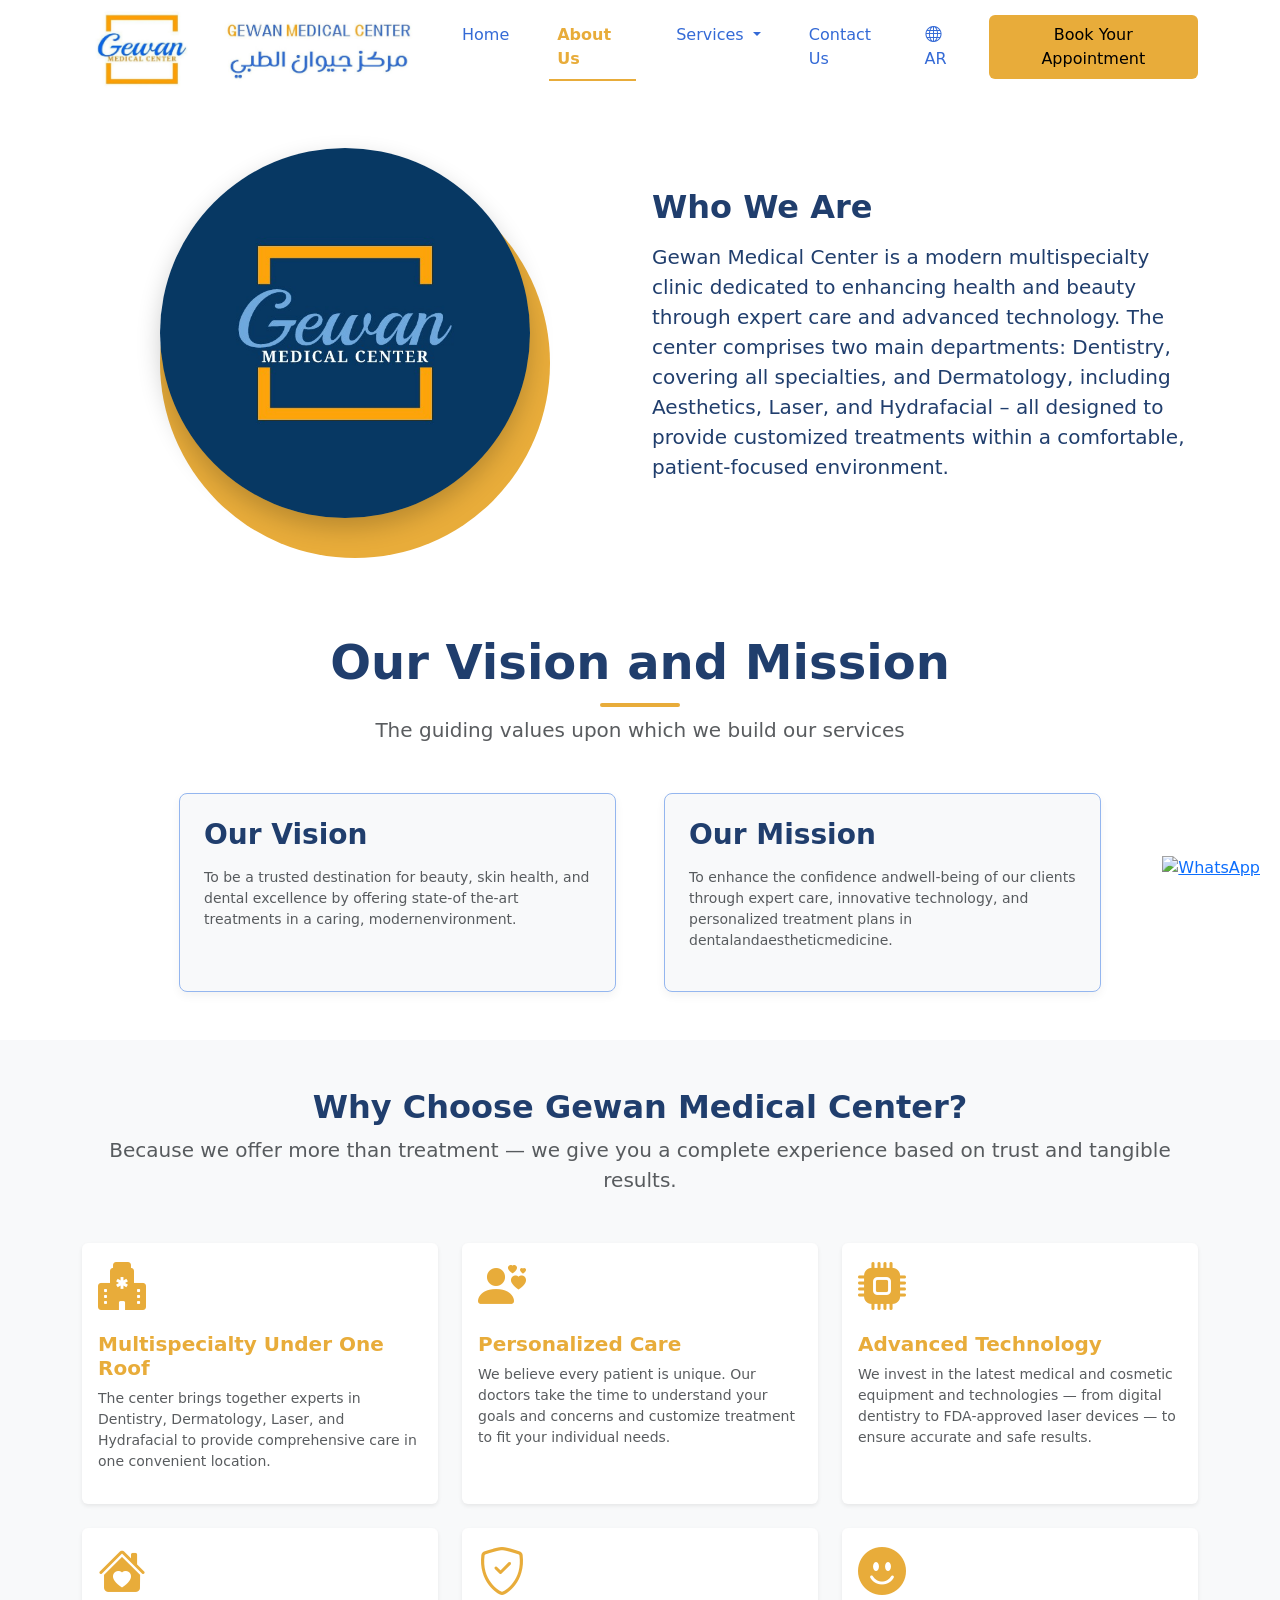
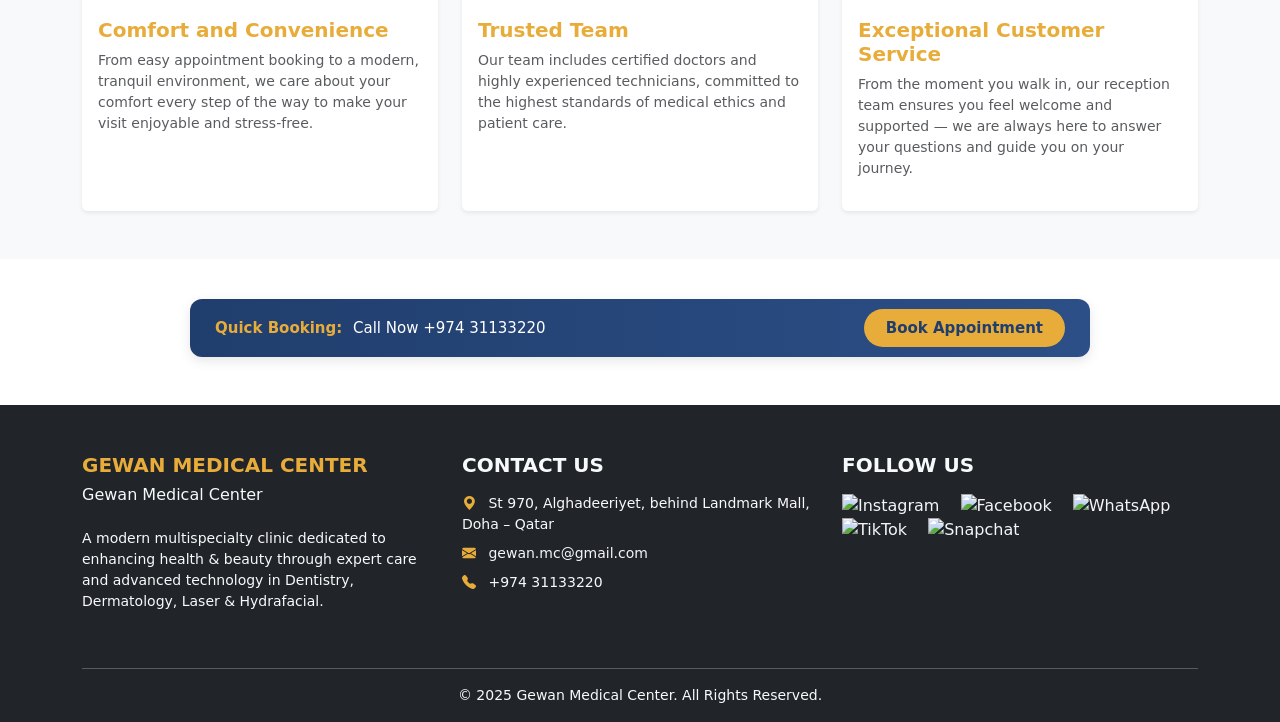
==== commit 73a3958e: "Update schema and site-wide metadata for all pages" ====
--- a/docs/about-en.html
+++ b/docs/about-en.html
@@ -233,7 +233,7 @@
           St 970, Alghadeeriyet, behind Landmark Mall, Doha – Qatar
         </p>
         <p class="small mb-2"><i class="bi bi-envelope-fill text-warning me-2"></i>
- <a href="mailto:info@gewanmedicalcenter.com">info@gewanmedicalcenter.com</a>        </p>
+ <a href="mailto:gewan.mc@gmail.com">gewan.mc@gmail.com</a>        </p>
         <p class="small"><i class="bi bi-telephone-fill text-warning me-2"></i>
           <a href="tel:+97431133220" class="text-light">+974 31133220</a>
         </p>
